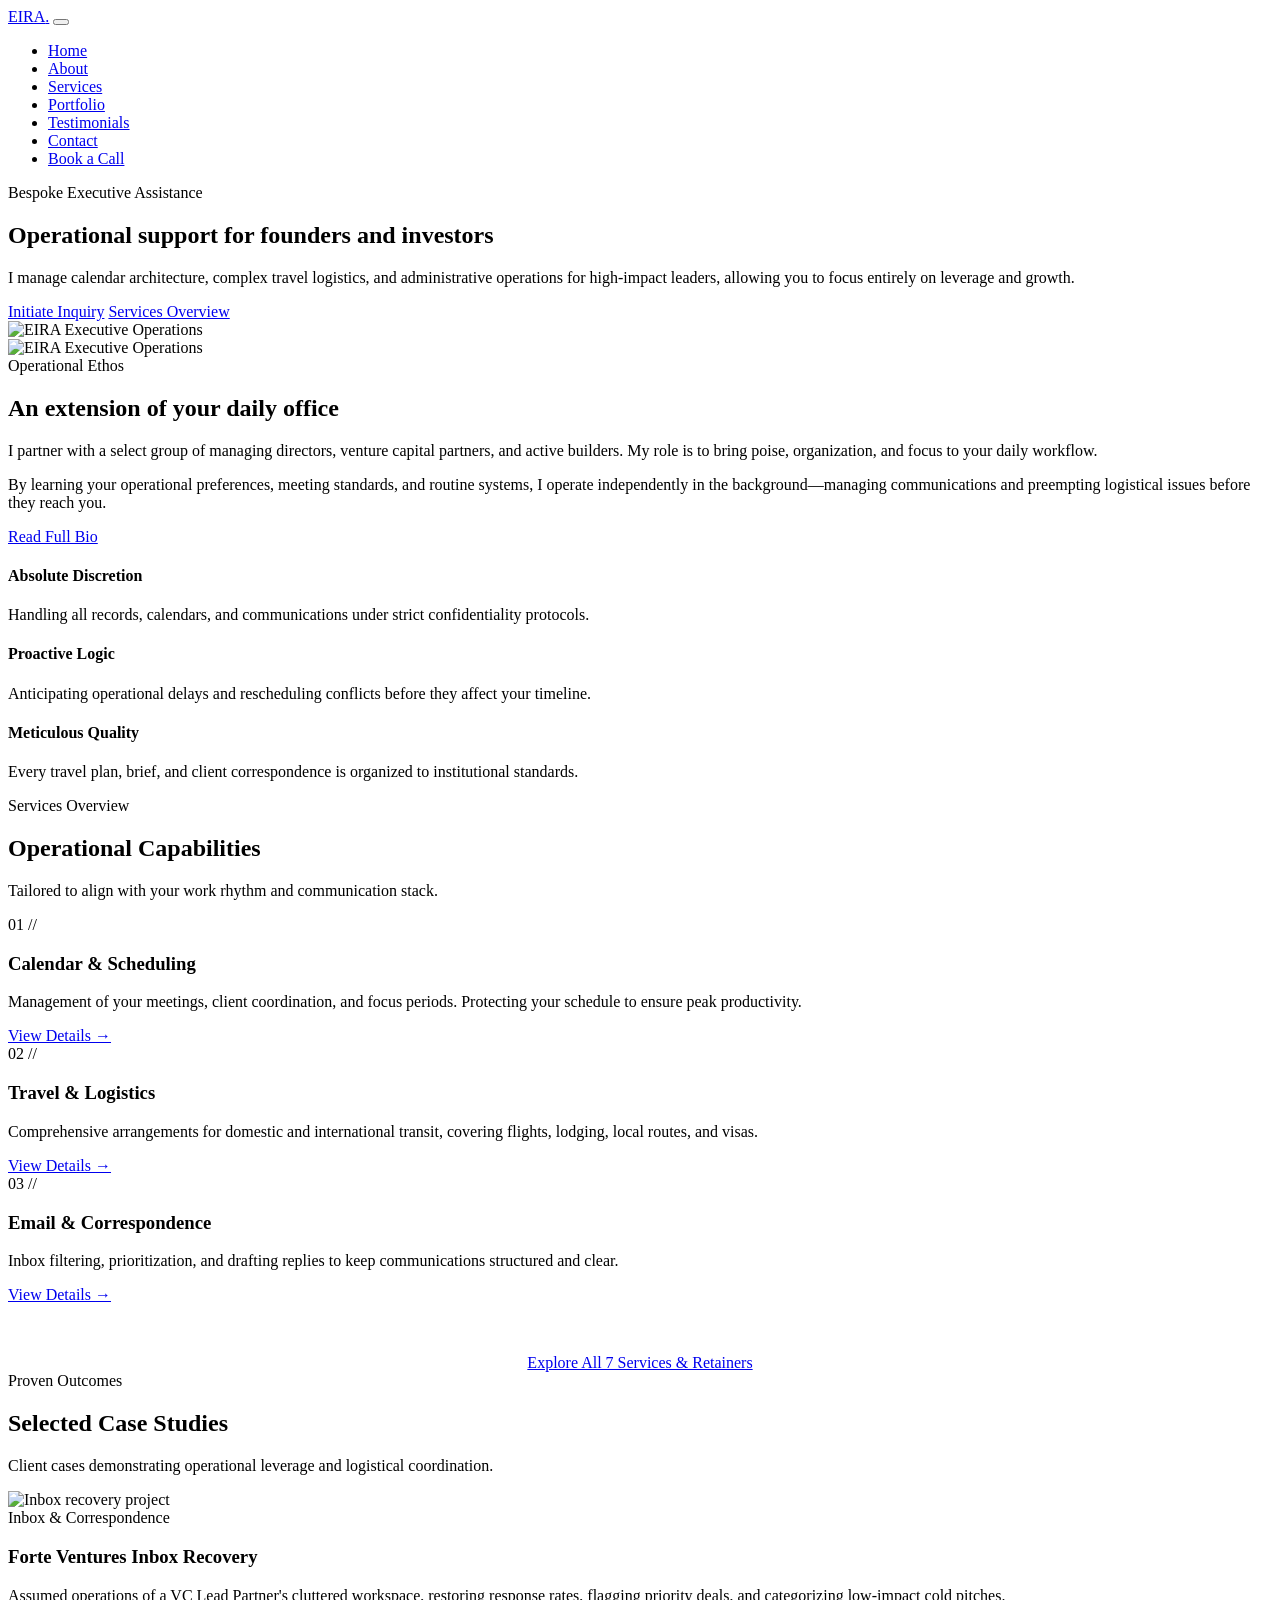
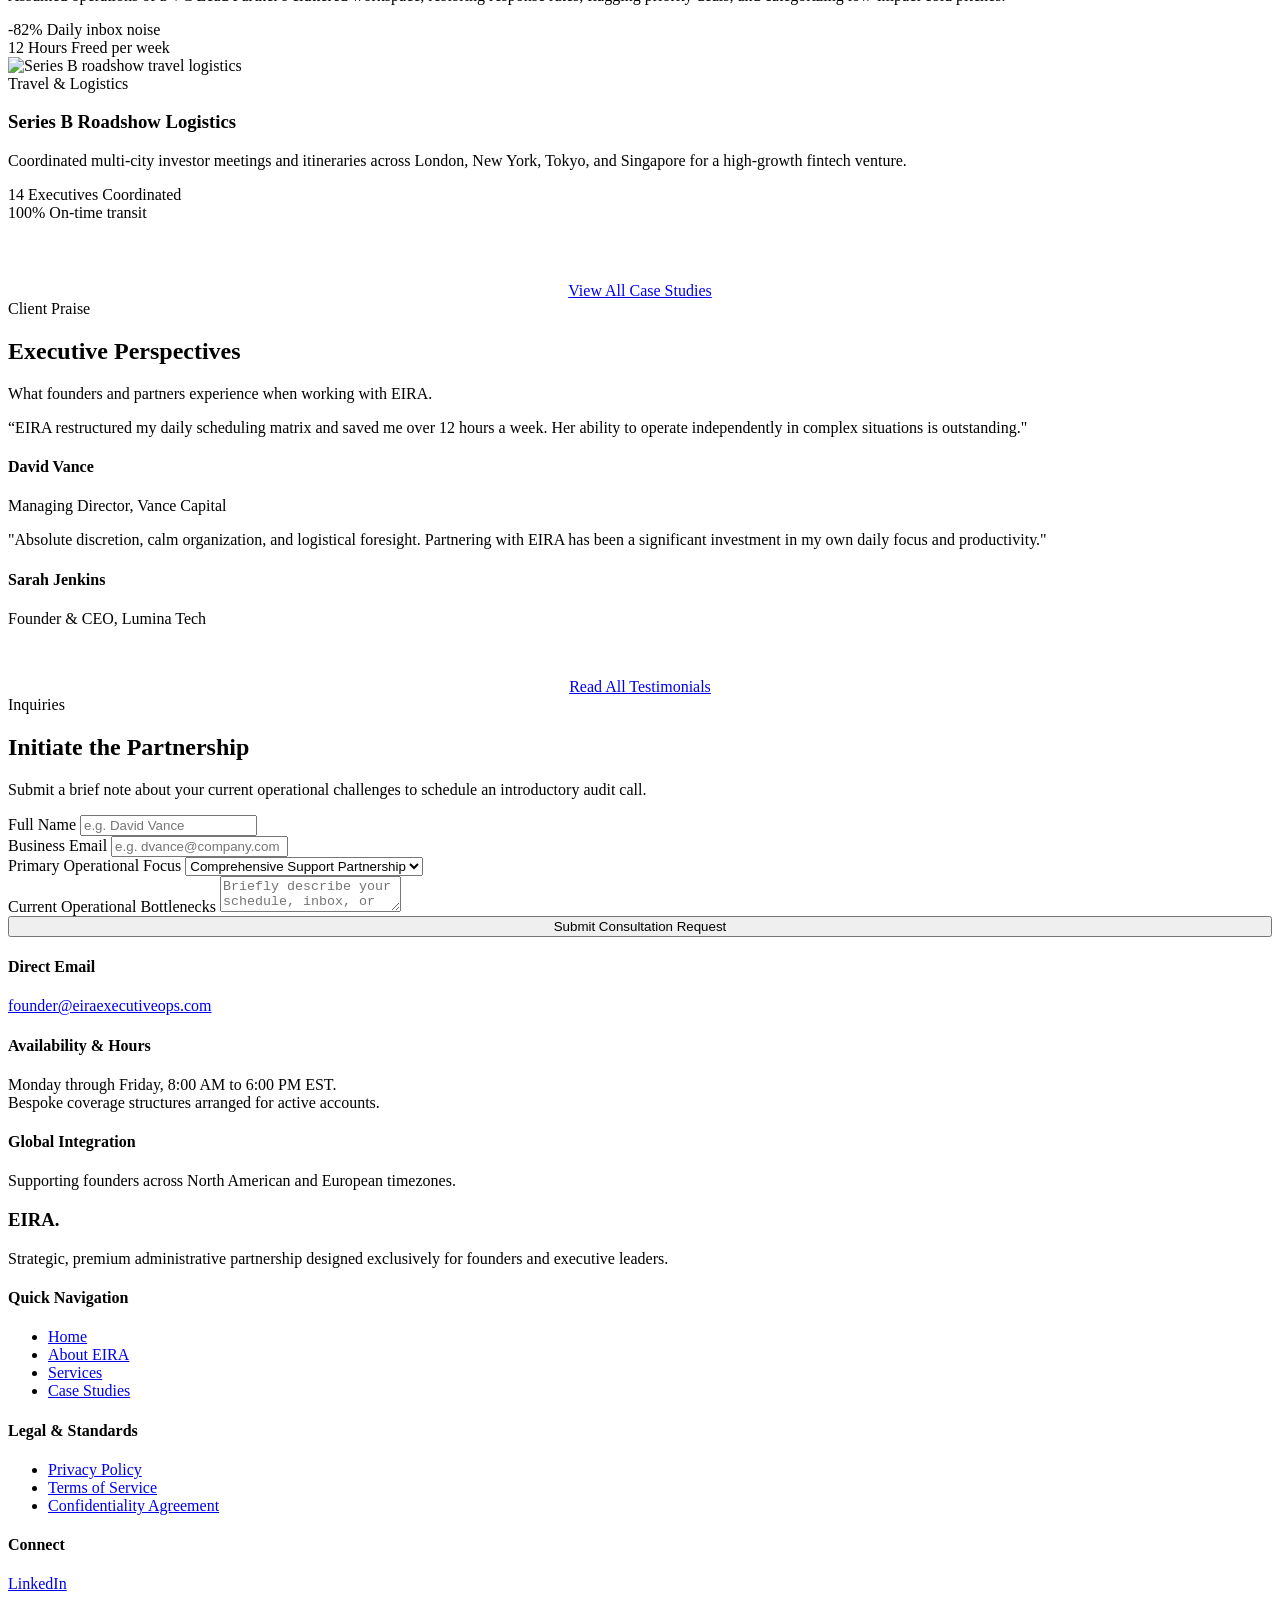
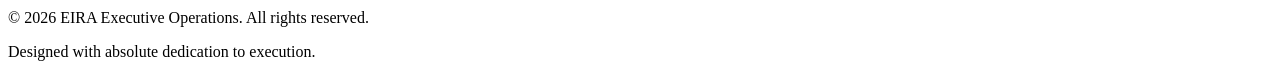
==== index.html @ e37f3f4d "Step 1: Init repository and index.html" ====
﻿<!DOCTYPE html>
<html lang="en">
<head>
    <meta charset="UTF-8">
    <meta name="viewport" content="width=device-width, initial-scale=1.0">
    <title>EIRA Executive Operations</title>
    <meta name="description" content="Premium, high-impact executive assistance for C-suite leaders, founders, and investors. Specializing in scheduling, travel, project management, and operational support.">
    <link rel="stylesheet" href="css/style.css">
</head>
<body>

    <!-- Header Navigation -->
    <header class="header">
        <div class="container nav-container">
            <a href="index.html" class="logo">EIRA<span>.</span></a>
            <button class="menu-toggle" aria-label="Toggle menu" id="menuToggle">
                <span></span>
                <span></span>
                <span></span>
            </button>
            <ul class="nav-menu" id="navMenu">
                <li><a href="#home" class="nav-link active">Home</a></li>
                <li><a href="#about" class="nav-link">About</a></li>
                <li><a href="#services" class="nav-link">Services</a></li>
                <li><a href="#portfolio" class="nav-link">Portfolio</a></li>
                <li><a href="#testimonials" class="nav-link">Testimonials</a></li>
                <li><a href="#contact" class="nav-link">Contact</a></li>
                <li><a href="Contact.html" class="btn-nav">Book a Call</a></li>
            </ul>
        </div>
    </header>

    <!-- Hero Section -->
    <section id="home" class="hero">
        <div class="container hero-grid">
            <div class="hero-content">
                <span class="hero-tag">Bespoke Executive Assistance</span>
                <h1>Operational support for <span>founders and investors</span></h1>
                <p class="hero-desc">I manage calendar architecture, complex travel logistics, and administrative operations for high-impact leaders, allowing you to focus entirely on leverage and growth.</p>
                <div class="hero-actions">
                    <a href="Contact.html" class="btn btn-primary">Initiate Inquiry</a>
                    <a href="#services" class="btn btn-outline">Services Overview</a>
                </div>
            </div>
            <div class="hero-photo-wrapper">
                <img src="photos/ceo-photo.png" alt="EIRA Executive Operations" class="hero-photo">
            </div>
        </div>
    </section>

    <!-- About Section Preview -->
    <section id="about" class="section section-light">
        <div class="container about-section">
            <div class="about-photo-wrapper">
                <img src="photos/ceo-photo.png" alt="EIRA Executive Operations" class="about-photo">
            </div>
            <div class="about-content">
                <span class="about-tag">Operational Ethos</span>
                <h2>An extension of your daily office</h2>
                <p class="about-bio">I partner with a select group of managing directors, venture capital partners, and active builders. My role is to bring poise, organization, and focus to your daily workflow.</p>
                <p class="about-details">By learning your operational preferences, meeting standards, and routine systems, I operate independently in the background—managing communications and preempting logistical issues before they reach you.</p>
                <a href="About.html" class="btn btn-primary">Read Full Bio</a>
                
                <div class="values-grid">
                    <div class="value-item">
                        <h4>Absolute Discretion</h4>
                        <p>Handling all records, calendars, and communications under strict confidentiality protocols.</p>
                    </div>
                    <div class="value-item">
                        <h4>Proactive Logic</h4>
                        <p>Anticipating operational delays and rescheduling conflicts before they affect your timeline.</p>
                    </div>
                    <div class="value-item">
                        <h4>Meticulous Quality</h4>
                        <p>Every travel plan, brief, and client correspondence is organized to institutional standards.</p>
                    </div>
                </div>
            </div>
        </div>
    </section>

    <!-- Services Section Preview -->
    <section id="services" class="section">
        <div class="container">
            <div class="section-header">
                <span class="tagline">Services Overview</span>
                <h2>Operational Capabilities</h2>
                <p>Tailored to align with your work rhythm and communication stack.</p>
            </div>
            
            <div class="services-grid">
                <!-- 1. Calendar Management -->
                <div class="service-card">
                    <span class="service-icon">01 //</span>
                    <h3>Calendar & Scheduling</h3>
                    <p>Management of your meetings, client coordination, and focus periods. Protecting your schedule to ensure peak productivity.</p>
                    <a href="Services.html#calendar" class="service-link">View Details <span>→</span></a>
                </div>
                <!-- 2. Travel Planning -->
                <div class="service-card">
                    <span class="service-icon">02 //</span>
                    <h3>Travel & Logistics</h3>
                    <p>Comprehensive arrangements for domestic and international transit, covering flights, lodging, local routes, and visas.</p>
                    <a href="Services.html#travel" class="service-link">View Details <span>→</span></a>
                </div>
                <!-- 3. Email Management -->
                <div class="service-card">
                    <span class="service-icon">03 //</span>
                    <h3>Email & Correspondence</h3>
                    <p>Inbox filtering, prioritization, and drafting replies to keep communications structured and clear.</p>
                    <a href="Services.html#email" class="service-link">View Details <span>→</span></a>
                </div>
            </div>
            
            <div style="text-align: center; margin-top: 50px;">
                <a href="Services.html" class="btn btn-accent">Explore All 7 Services & Retainers</a>
            </div>
        </div>
    </section>

    <!-- Portfolio/Case Studies Preview -->
    <section id="portfolio" class="section section-light">
        <div class="container">
            <div class="section-header">
                <span class="tagline">Proven Outcomes</span>
                <h2>Selected Case Studies</h2>
                <p>Client cases demonstrating operational leverage and logistical coordination.</p>
            </div>
            
            <div class="portfolio-list">

                <!-- Preview Case 1 — Image Left -->
                <div class="portfolio-row">
                    <div class="portfolio-image">
                        <img src="photos/case_inbox.png" alt="Inbox recovery project">
                    </div>
                    <div class="portfolio-content">
                        <span class="portfolio-tag">Inbox & Correspondence</span>
                        <h3>Forte Ventures Inbox Recovery</h3>
                        <p>Assumed operations of a VC Lead Partner's cluttered workspace, restoring response rates, flagging priority deals, and categorizing low-impact cold pitches.</p>
                        <div class="portfolio-stats">
                            <div>
                                <span class="portfolio-stat-val">-82%</span>
                                <span class="portfolio-stat-lbl">Daily inbox noise</span>
                            </div>
                            <div>
                                <span class="portfolio-stat-val">12 Hours</span>
                                <span class="portfolio-stat-lbl">Freed per week</span>
                            </div>
                        </div>
                    </div>
                </div>

                <!-- Preview Case 2 — Image Right -->
                <div class="portfolio-row">
                    <div class="portfolio-image">
                        <img src="photos/case_roadshow.png" alt="Series B roadshow travel logistics">
                    </div>
                    <div class="portfolio-content">
                        <span class="portfolio-tag">Travel & Logistics</span>
                        <h3>Series B Roadshow Logistics</h3>
                        <p>Coordinated multi-city investor meetings and itineraries across London, New York, Tokyo, and Singapore for a high-growth fintech venture.</p>
                        <div class="portfolio-stats">
                            <div>
                                <span class="portfolio-stat-val">14 Executives</span>
                                <span class="portfolio-stat-lbl">Coordinated</span>
                            </div>
                            <div>
                                <span class="portfolio-stat-val">100%</span>
                                <span class="portfolio-stat-lbl">On-time transit</span>
                            </div>
                        </div>
                    </div>
                </div>

            </div>
            
            <div style="text-align: center; margin-top: 60px;">
                <a href="Projects.html" class="btn btn-primary">View All Case Studies</a>
            </div>
        </div>
    </section>

    <!-- Testimonials Preview -->
    <section id="testimonials" class="section">
        <div class="container">
            <div class="section-header">
                <span class="tagline">Client Praise</span>
                <h2>Executive Perspectives</h2>
                <p>What founders and partners experience when working with EIRA.</p>
            </div>
            
            <div class="testimonials-slider">
                <div class="testimonial-card">
                    <div class="testimonial-content">
                        &ldquo;EIRA restructured my daily scheduling matrix and saved me over 12 hours a week. Her ability to operate independently in complex situations is outstanding."
                    </div>
                    <div class="testimonial-author">
                        <div class="author-info">
                            <h4>David Vance</h4>
                            <p>Managing Director, Vance Capital</p>
                        </div>
                    </div>
                </div>
                
                <div class="testimonial-card">
                    <div class="testimonial-content">
                        "Absolute discretion, calm organization, and logistical foresight. Partnering with EIRA has been a significant investment in my own daily focus and productivity."
                    </div>
                    <div class="testimonial-author">
                        <div class="author-info">
                            <h4>Sarah Jenkins</h4>
                            <p>Founder & CEO, Lumina Tech</p>
                        </div>
                    </div>
                </div>
            </div>
            
            <div style="text-align: center; margin-top: 50px;">
                <a href="Testimonials.html" class="btn btn-outline">Read All Testimonials</a>
            </div>
        </div>
    </section>

    <!-- Contact Section -->
    <section id="contact" class="section section-light">
        <div class="container">
            <div class="section-header">
                <span class="tagline">Inquiries</span>
                <h2>Initiate the Partnership</h2>
                <p>Submit a brief note about your current operational challenges to schedule an introductory audit call.</p>
            </div>
            
            <div class="contact-grid">
                <div class="contact-form-wrapper">
                    <form action="#" method="POST" onsubmit="event.preventDefault(); alert('Thank you. EIRA will review your operational requirements and respond within 12 hours.');">
                        <div class="form-group">
                            <label for="name">Full Name</label>
                            <input type="text" id="name" class="form-control" placeholder="e.g. David Vance" required>
                        </div>
                        <div class="form-group">
                            <label for="email">Business Email</label>
                            <input type="email" id="email" class="form-control" placeholder="e.g. dvance@company.com" required>
                        </div>
                        <div class="form-group">
                            <label for="service">Primary Operational Focus</label>
                            <select id="service" class="form-control">
                                <option value="general">Comprehensive Support Partnership</option>
                                <option value="calendar">Calendar Architecture & Vetting</option>
                                <option value="travel">Travel Planning & Coordination</option>
                                <option value="projects">Special Operations & Events</option>
                            </select>
                        </div>
                        <div class="form-group">
                            <label for="message">Current Operational Bottlenecks</label>
                            <textarea id="message" class="form-control" placeholder="Briefly describe your schedule, inbox, or admin pain points..." required></textarea>
                        </div>
                        <button type="submit" class="btn btn-accent" style="width: 100%;">Submit Consultation Request</button>
                    </form>
                </div>
                
                <div class="contact-info-wrapper">
                    <div class="info-item">
                        <div class="info-text">
                            <h4>Direct Email</h4>
                            <p><a href="mailto:founder@eiraexecutiveops.com">founder@eiraexecutiveops.com</a></p>
                        </div>
                    </div>
                    
                    <div class="info-item">
                        <div class="info-text">
                            <h4>Availability & Hours</h4>
                            <p>Monday through Friday, 8:00 AM to 6:00 PM EST.<br>Bespoke coverage structures arranged for active accounts.</p>
                        </div>
                    </div>
                    
                    <div class="info-item">
                        <div class="info-text">
                            <h4>Global Integration</h4>
                            <p>Supporting founders across North American and European timezones.</p>
                        </div>
                    </div>
                </div>
            </div>
        </div>
    </section>

    <!-- Footer -->
    <footer class="footer">
        <div class="container footer-grid">
            <div class="footer-brand">
                <h3>EIRA<span>.</span></h3>
                <p>Strategic, premium administrative partnership designed exclusively for founders and executive leaders.</p>
            </div>
            <div class="footer-links">
                <h4>Quick Navigation</h4>
                <ul>
                    <li><a href="#home">Home</a></li>
                    <li><a href="About.html">About EIRA</a></li>
                    <li><a href="Services.html">Services</a></li>
                    <li><a href="Projects.html">Case Studies</a></li>
                </ul>
            </div>
            <div class="footer-links">
                <h4>Legal & Standards</h4>
                <ul>
                    <li><a href="#">Privacy Policy</a></li>
                    <li><a href="#">Terms of Service</a></li>
                    <li><a href="#">Confidentiality Agreement</a></li>
                </ul>
            </div>
            <div class="footer-links">
                <h4>Connect</h4>
                <div class="social-links">
                    <a href="https://www.linkedin.com/in/else-founder-eiraexecutiveops" class="social-link" aria-label="LinkedIn" target="_blank" rel="noopener noreferrer">LinkedIn</a>
                </div>
            </div>
        </div>
        <div class="container footer-bottom">
            <p>&copy; 2026 EIRA Executive Operations. All rights reserved.</p>
            <p>Designed with absolute dedication to execution.</p>
        </div>
    </footer>

    <script>
        // Header styling change on scroll
        const header = document.querySelector('.header');
        window.addEventListener('scroll', () => {
            if (window.scrollY > 50) {
                header.classList.add('scrolled');
            } else {
                header.classList.remove('scrolled');
            }
        });

        // Mobile Nav Menu Toggle
        const menuToggle = document.getElementById('menuToggle');
        const navMenu = document.getElementById('navMenu');
        
        menuToggle.addEventListener('click', () => {
            navMenu.classList.toggle('active');
            menuToggle.classList.toggle('active');
        });

        // Close mobile menu on link click
        document.querySelectorAll('.nav-link').forEach(link => {
            link.addEventListener('click', () => {
                navMenu.classList.remove('active');
                menuToggle.classList.remove('active');
            });
        });

        // Scrollspy for active link highlights
        const sections = document.querySelectorAll('section');
        const navLinks = document.querySelectorAll('.nav-link');

        window.addEventListener('scroll', () => {
            let current = '';
            sections.forEach(section => {
                const sectionTop = section.offsetTop;
                const sectionHeight = section.clientHeight;
                if (pageYOffset >= (sectionTop - 120)) {
                    current = section.getAttribute('id');
                }
            });

            navLinks.forEach(link => {
                link.classList.remove('active');
                if (link.getAttribute('href') === `#${current}`) {
                    link.classList.add('active');
                }
            });
        });
    </script>
</body>
</html>
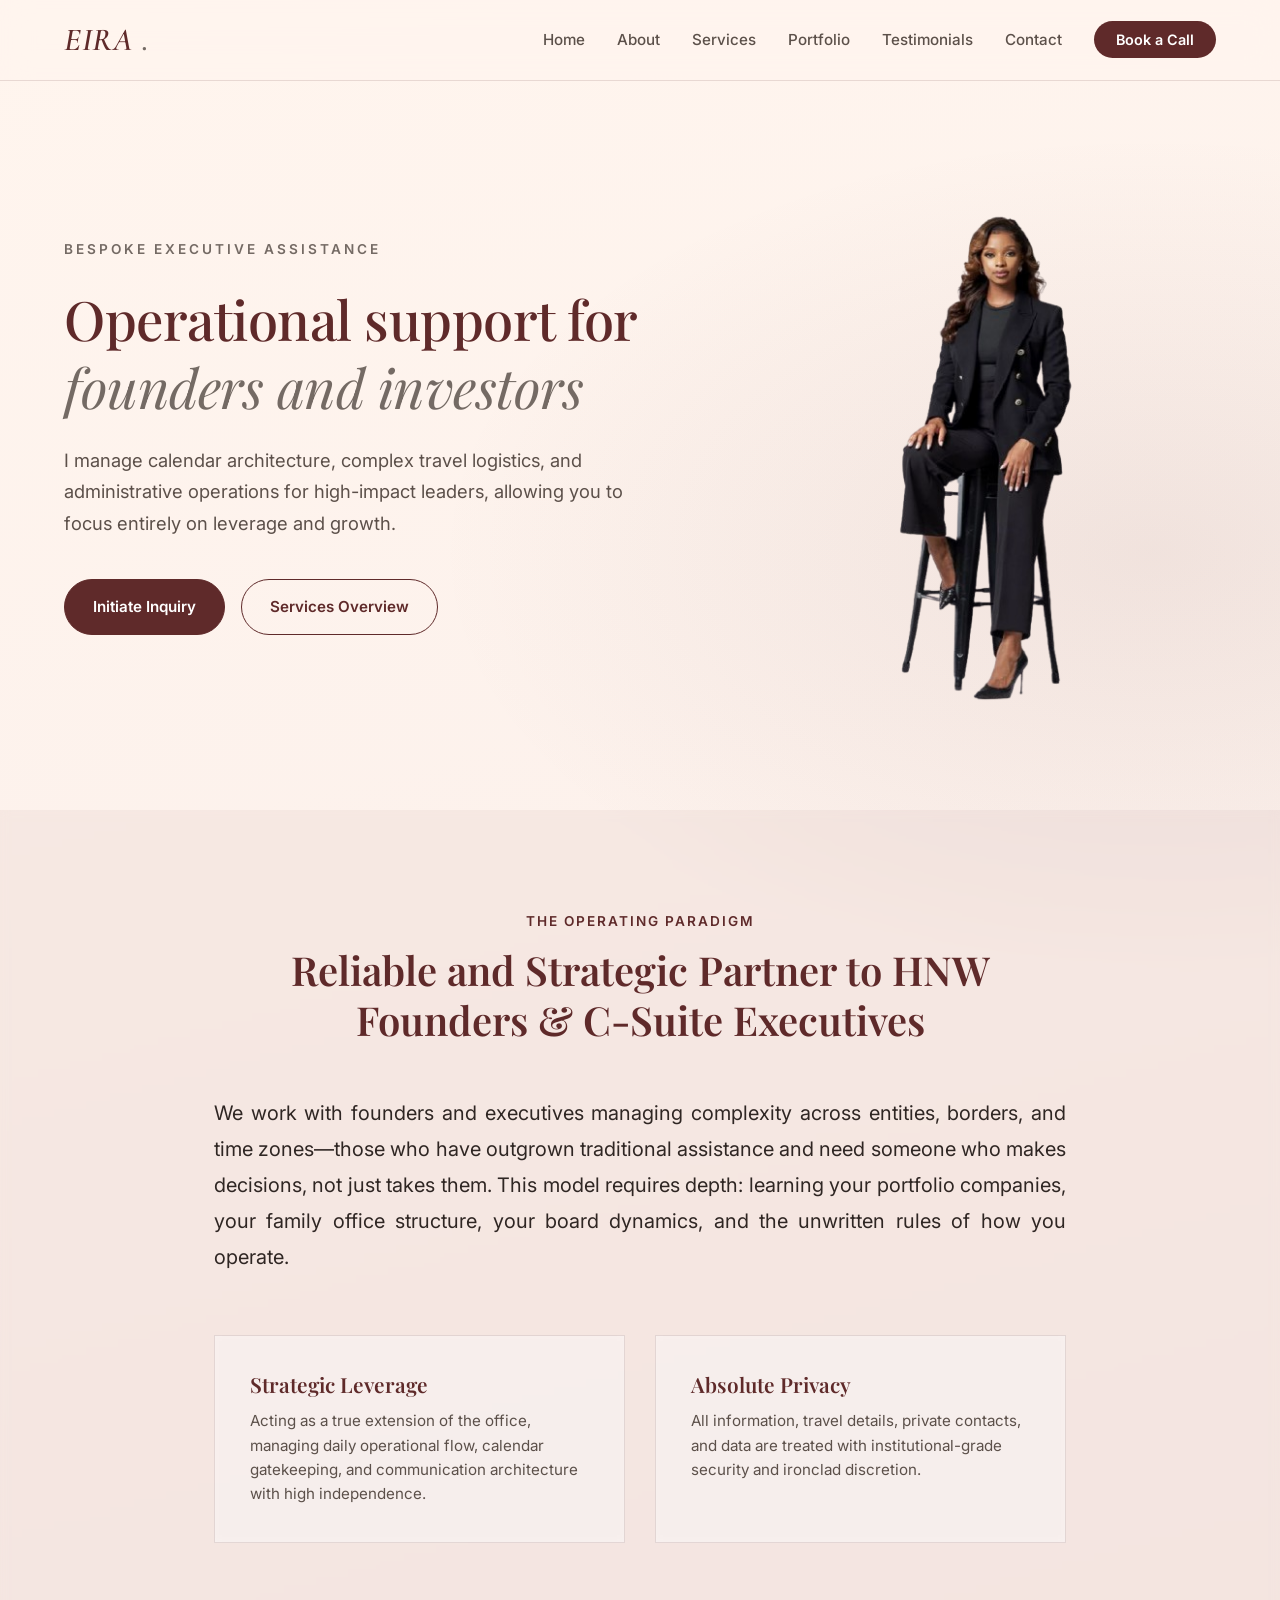
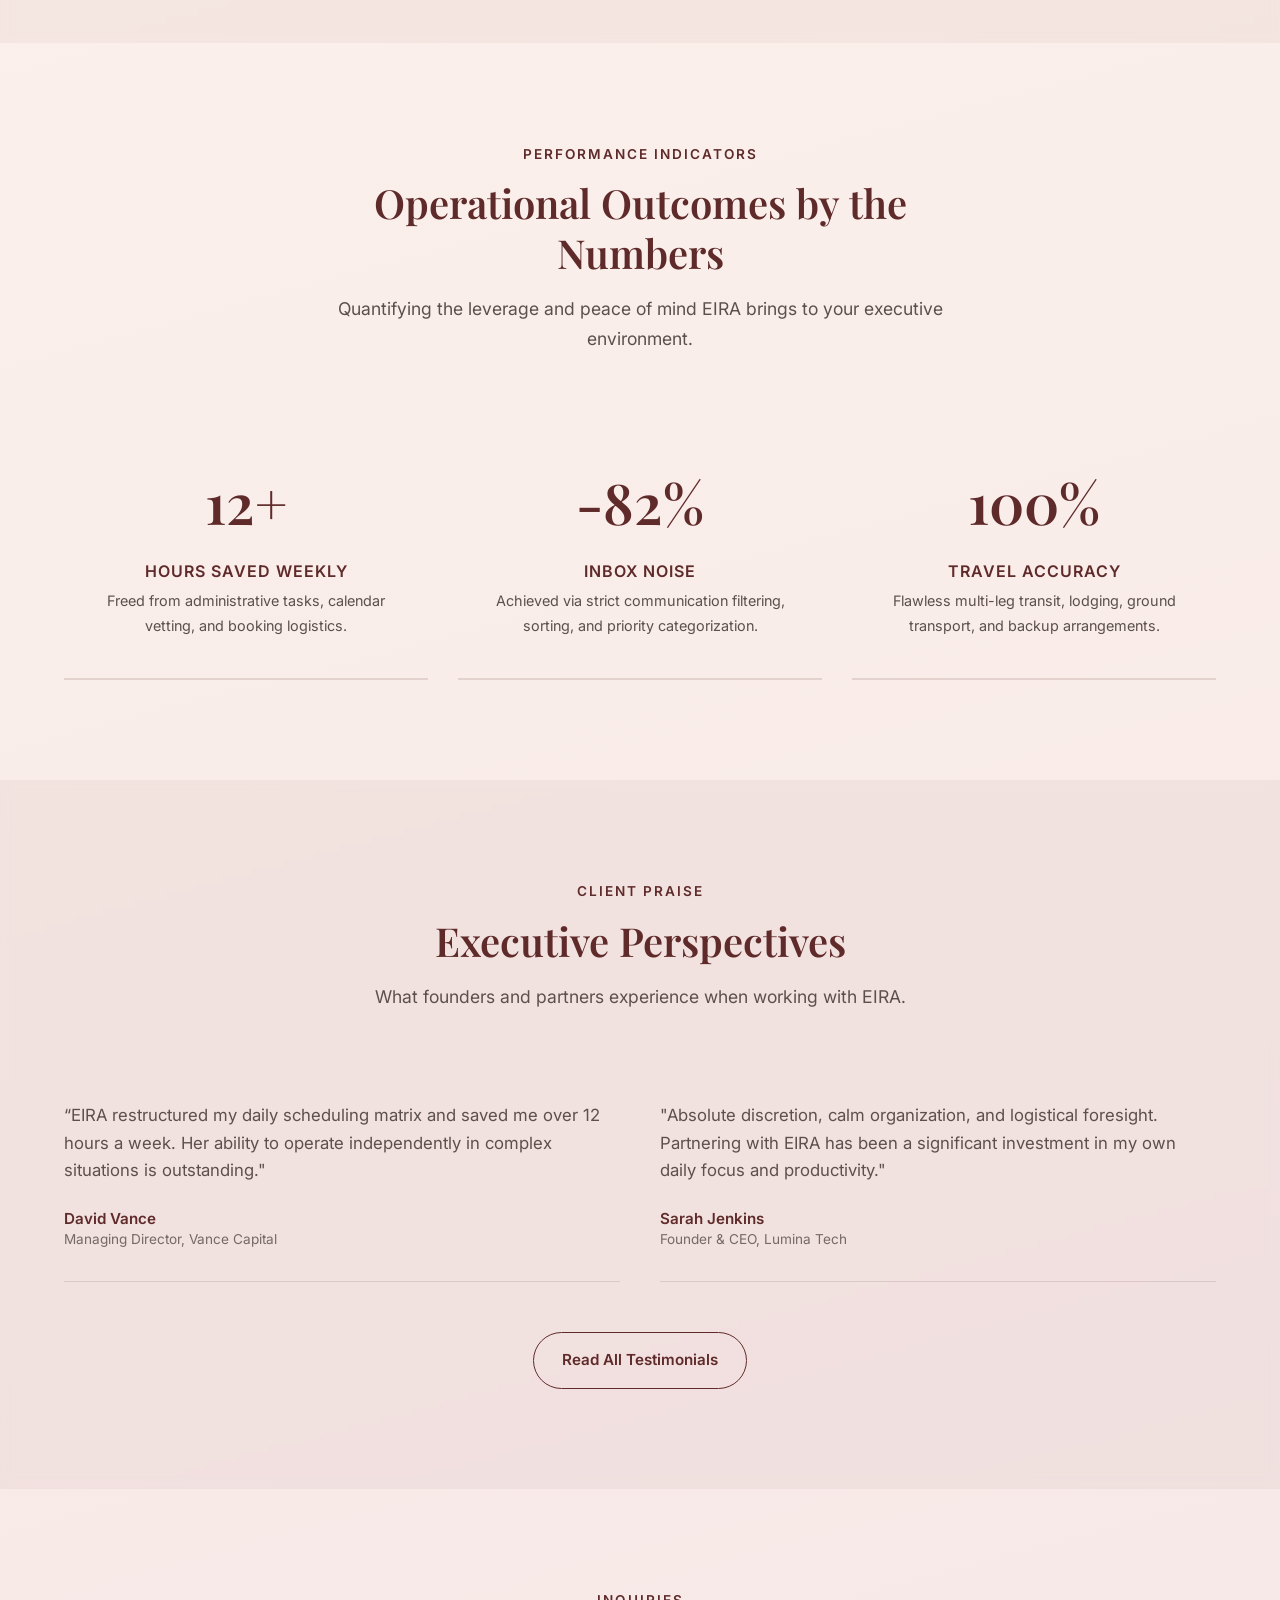
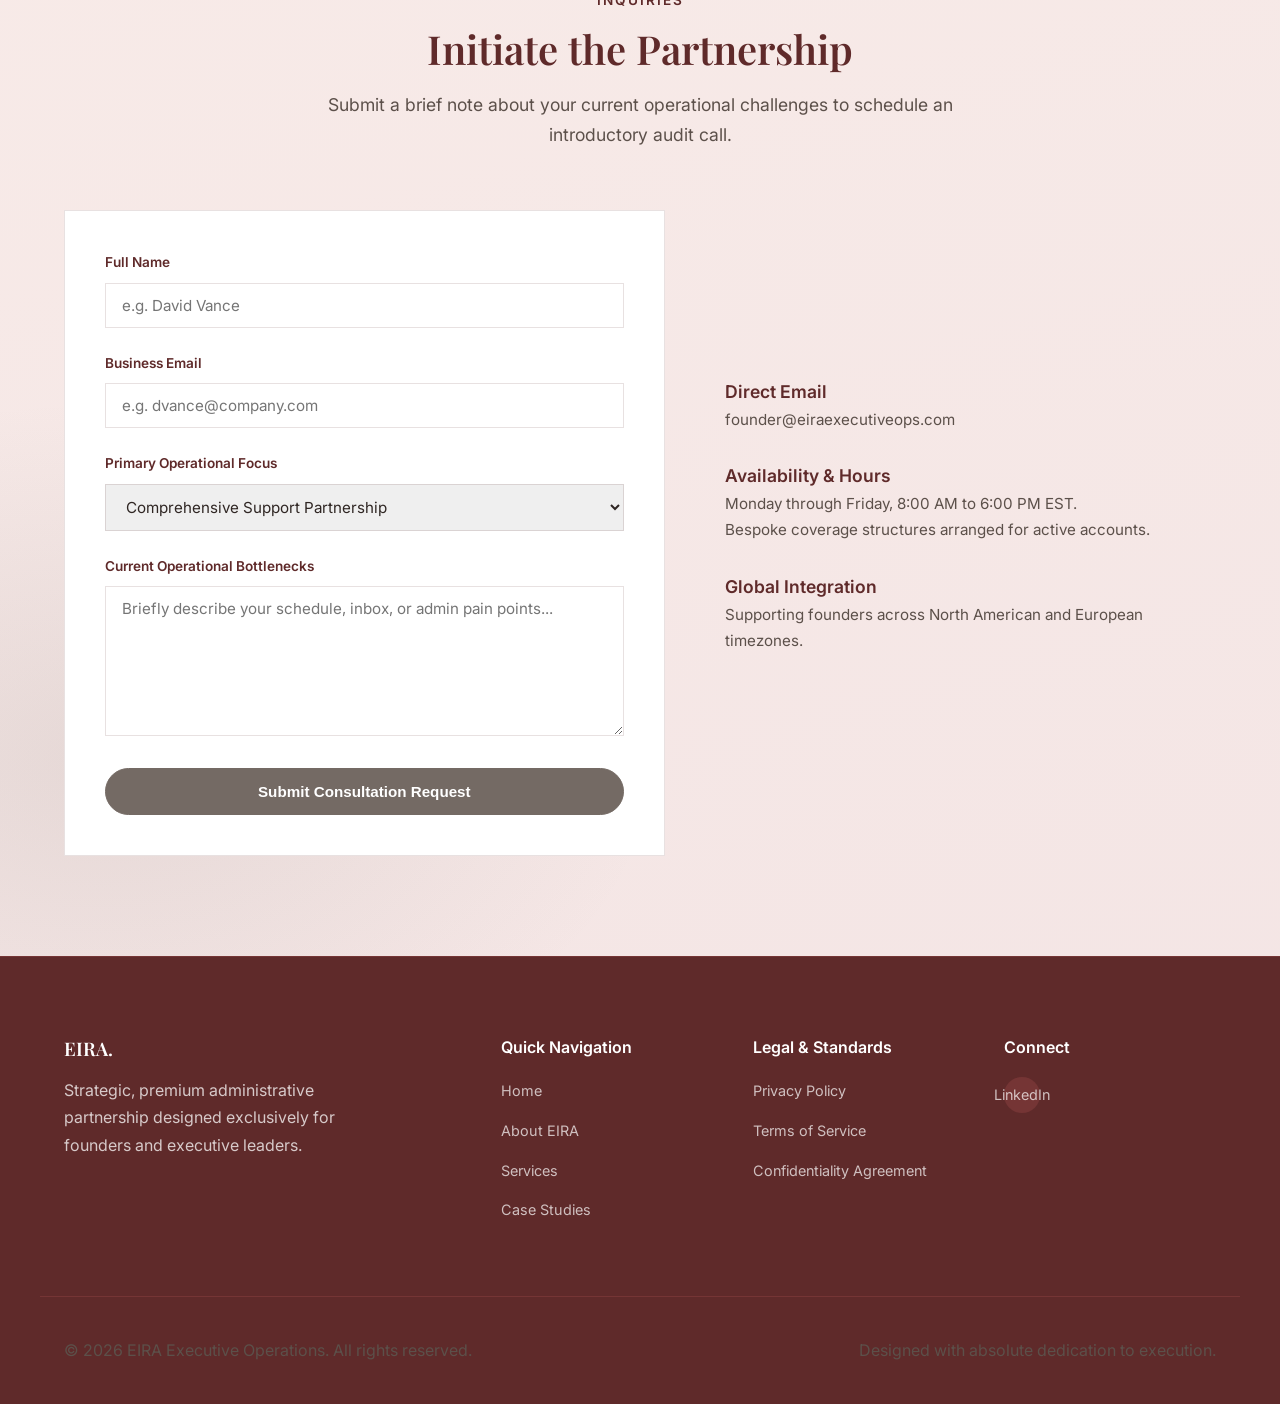
==== commit 7cc64785: "Step 7: Rebuilt index.html to be standalone (removed previews, added Operating Paradigm and Numbers " ====
--- a/index.html
+++ b/index.html
@@ -1,4 +1,4 @@
-﻿<!DOCTYPE html>
+<!DOCTYPE html>
 <html lang="en">
 <head>
     <meta charset="UTF-8">
@@ -19,12 +19,12 @@
                 <span></span>
             </button>
             <ul class="nav-menu" id="navMenu">
-                <li><a href="#home" class="nav-link active">Home</a></li>
-                <li><a href="#about" class="nav-link">About</a></li>
-                <li><a href="#services" class="nav-link">Services</a></li>
-                <li><a href="#portfolio" class="nav-link">Portfolio</a></li>
-                <li><a href="#testimonials" class="nav-link">Testimonials</a></li>
-                <li><a href="#contact" class="nav-link">Contact</a></li>
+                <li><a href="index.html" class="nav-link active">Home</a></li>
+                <li><a href="About.html" class="nav-link">About</a></li>
+                <li><a href="Services.html" class="nav-link">Services</a></li>
+                <li><a href="Projects.html" class="nav-link">Portfolio</a></li>
+                <li><a href="Testimonials.html" class="nav-link">Testimonials</a></li>
+                <li><a href="Contact.html" class="nav-link">Contact</a></li>
                 <li><a href="Contact.html" class="btn-nav">Book a Call</a></li>
             </ul>
         </div>
@@ -39,7 +39,7 @@
                 <p class="hero-desc">I manage calendar architecture, complex travel logistics, and administrative operations for high-impact leaders, allowing you to focus entirely on leverage and growth.</p>
                 <div class="hero-actions">
                     <a href="Contact.html" class="btn btn-primary">Initiate Inquiry</a>
-                    <a href="#services" class="btn btn-outline">Services Overview</a>
+                    <a href="Services.html" class="btn btn-outline">Services Overview</a>
                 </div>
             </div>
             <div class="hero-photo-wrapper">
@@ -48,141 +48,59 @@
         </div>
     </section>
 
-    <!-- About Section Preview -->
-    <section id="about" class="section section-light">
-        <div class="container about-section">
-            <div class="about-photo-wrapper">
-                <img src="photos/ceo-photo.png" alt="EIRA Executive Operations" class="about-photo">
-            </div>
-            <div class="about-content">
-                <span class="about-tag">Operational Ethos</span>
-                <h2>An extension of your daily office</h2>
-                <p class="about-bio">I partner with a select group of managing directors, venture capital partners, and active builders. My role is to bring poise, organization, and focus to your daily workflow.</p>
-                <p class="about-details">By learning your operational preferences, meeting standards, and routine systems, I operate independently in the background—managing communications and preempting logistical issues before they reach you.</p>
-                <a href="About.html" class="btn btn-primary">Read Full Bio</a>
-                
-                <div class="values-grid">
-                    <div class="value-item">
-                        <h4>Absolute Discretion</h4>
-                        <p>Handling all records, calendars, and communications under strict confidentiality protocols.</p>
-                    </div>
-                    <div class="value-item">
-                        <h4>Proactive Logic</h4>
-                        <p>Anticipating operational delays and rescheduling conflicts before they affect your timeline.</p>
-                    </div>
-                    <div class="value-item">
-                        <h4>Meticulous Quality</h4>
-                        <p>Every travel plan, brief, and client correspondence is organized to institutional standards.</p>
-                    </div>
-                </div>
-            </div>
-        </div>
-    </section>
-
-    <!-- Services Section Preview -->
-    <section id="services" class="section">
+    <!-- Core Value & Trust Section -->
+    <section class="section section-light">
+        <div class="container" style="max-width: 900px; text-align: center;">
+            <div class="section-header" style="max-width: 800px; margin-bottom: 50px;">
+                <span class="tagline">The Operating Paradigm</span>
+                <h2>Reliable and Strategic Partner to HNW Founders & C-Suite Executives</h2>
+            </div>
+            <p style="font-size: 1.25rem; line-height: 1.8; color: var(--text-main); margin-bottom: 40px; text-align: justify;">
+                We work with founders and executives managing complexity across entities, borders, and time zones—those who have outgrown traditional assistance and need someone who makes decisions, not just takes them. This model requires depth: learning your portfolio companies, your family office structure, your board dynamics, and the unwritten rules of how you operate.
+            </p>
+            <div style="display: grid; grid-template-columns: repeat(auto-fit, minmax(285px, 1fr)); gap: 30px; margin-top: 60px; text-align: left;">
+                <div style="background: var(--surface-card); padding: 35px; border: 1px solid var(--border); backdrop-filter: blur(5px);">
+                    <h3 style="font-size: 1.3rem; margin-bottom: 12px; font-family: 'Playfair Display', serif;">Strategic Leverage</h3>
+                    <p style="font-size: 0.95rem; line-height: 1.6; color: var(--text-muted);">Acting as a true extension of the office, managing daily operational flow, calendar gatekeeping, and communication architecture with high independence.</p>
+                </div>
+                <div style="background: var(--surface-card); padding: 35px; border: 1px solid var(--border); backdrop-filter: blur(5px);">
+                    <h3 style="font-size: 1.3rem; margin-bottom: 12px; font-family: 'Playfair Display', serif;">Absolute Privacy</h3>
+                    <p style="font-size: 0.95rem; line-height: 1.6; color: var(--text-muted);">All information, travel details, private contacts, and data are treated with institutional-grade security and ironclad discretion.</p>
+                </div>
+            </div>
+        </div>
+    </section>
+
+    <!-- Operational Standards / Key Metrics Section -->
+    <section class="section">
         <div class="container">
             <div class="section-header">
-                <span class="tagline">Services Overview</span>
-                <h2>Operational Capabilities</h2>
-                <p>Tailored to align with your work rhythm and communication stack.</p>
-            </div>
-            
-            <div class="services-grid">
-                <!-- 1. Calendar Management -->
-                <div class="service-card">
-                    <span class="service-icon">01 //</span>
-                    <h3>Calendar & Scheduling</h3>
-                    <p>Management of your meetings, client coordination, and focus periods. Protecting your schedule to ensure peak productivity.</p>
-                    <a href="Services.html#calendar" class="service-link">View Details <span>→</span></a>
-                </div>
-                <!-- 2. Travel Planning -->
-                <div class="service-card">
-                    <span class="service-icon">02 //</span>
-                    <h3>Travel & Logistics</h3>
-                    <p>Comprehensive arrangements for domestic and international transit, covering flights, lodging, local routes, and visas.</p>
-                    <a href="Services.html#travel" class="service-link">View Details <span>→</span></a>
-                </div>
-                <!-- 3. Email Management -->
-                <div class="service-card">
-                    <span class="service-icon">03 //</span>
-                    <h3>Email & Correspondence</h3>
-                    <p>Inbox filtering, prioritization, and drafting replies to keep communications structured and clear.</p>
-                    <a href="Services.html#email" class="service-link">View Details <span>→</span></a>
-                </div>
-            </div>
-            
-            <div style="text-align: center; margin-top: 50px;">
-                <a href="Services.html" class="btn btn-accent">Explore All 7 Services & Retainers</a>
-            </div>
-        </div>
-    </section>
-
-    <!-- Portfolio/Case Studies Preview -->
-    <section id="portfolio" class="section section-light">
-        <div class="container">
-            <div class="section-header">
-                <span class="tagline">Proven Outcomes</span>
-                <h2>Selected Case Studies</h2>
-                <p>Client cases demonstrating operational leverage and logistical coordination.</p>
-            </div>
-            
-            <div class="portfolio-list">
-
-                <!-- Preview Case 1 — Image Left -->
-                <div class="portfolio-row">
-                    <div class="portfolio-image">
-                        <img src="photos/case_inbox.png" alt="Inbox recovery project">
-                    </div>
-                    <div class="portfolio-content">
-                        <span class="portfolio-tag">Inbox & Correspondence</span>
-                        <h3>Forte Ventures Inbox Recovery</h3>
-                        <p>Assumed operations of a VC Lead Partner's cluttered workspace, restoring response rates, flagging priority deals, and categorizing low-impact cold pitches.</p>
-                        <div class="portfolio-stats">
-                            <div>
-                                <span class="portfolio-stat-val">-82%</span>
-                                <span class="portfolio-stat-lbl">Daily inbox noise</span>
-                            </div>
-                            <div>
-                                <span class="portfolio-stat-val">12 Hours</span>
-                                <span class="portfolio-stat-lbl">Freed per week</span>
-                            </div>
-                        </div>
-                    </div>
-                </div>
-
-                <!-- Preview Case 2 — Image Right -->
-                <div class="portfolio-row">
-                    <div class="portfolio-image">
-                        <img src="photos/case_roadshow.png" alt="Series B roadshow travel logistics">
-                    </div>
-                    <div class="portfolio-content">
-                        <span class="portfolio-tag">Travel & Logistics</span>
-                        <h3>Series B Roadshow Logistics</h3>
-                        <p>Coordinated multi-city investor meetings and itineraries across London, New York, Tokyo, and Singapore for a high-growth fintech venture.</p>
-                        <div class="portfolio-stats">
-                            <div>
-                                <span class="portfolio-stat-val">14 Executives</span>
-                                <span class="portfolio-stat-lbl">Coordinated</span>
-                            </div>
-                            <div>
-                                <span class="portfolio-stat-val">100%</span>
-                                <span class="portfolio-stat-lbl">On-time transit</span>
-                            </div>
-                        </div>
-                    </div>
-                </div>
-
-            </div>
-            
-            <div style="text-align: center; margin-top: 60px;">
-                <a href="Projects.html" class="btn btn-primary">View All Case Studies</a>
+                <span class="tagline">Performance Indicators</span>
+                <h2>Operational Outcomes by the Numbers</h2>
+                <p>Quantifying the leverage and peace of mind EIRA brings to your executive environment.</p>
+            </div>
+            <div style="display: grid; grid-template-columns: repeat(auto-fit, minmax(220px, 1fr)); gap: 30px; text-align: center;">
+                <div style="padding: 40px 20px; border-bottom: 2px solid var(--border);">
+                    <div style="font-size: 3.5rem; font-family: 'Playfair Display', serif; color: var(--primary); font-weight: 600; margin-bottom: 10px;">12+</div>
+                    <h4 style="font-family: 'Inter', sans-serif; font-size: 1rem; font-weight: 600; text-transform: uppercase; letter-spacing: 1px; margin-bottom: 8px; color: var(--primary);">Hours Saved Weekly</h4>
+                    <p style="font-size: 0.9rem; color: var(--text-muted);">Freed from administrative tasks, calendar vetting, and booking logistics.</p>
+                </div>
+                <div style="padding: 40px 20px; border-bottom: 2px solid var(--border);">
+                    <div style="font-size: 3.5rem; font-family: 'Playfair Display', serif; color: var(--primary); font-weight: 600; margin-bottom: 10px;">-82%</div>
+                    <h4 style="font-family: 'Inter', sans-serif; font-size: 1rem; font-weight: 600; text-transform: uppercase; letter-spacing: 1px; margin-bottom: 8px; color: var(--primary);">Inbox Noise</h4>
+                    <p style="font-size: 0.9rem; color: var(--text-muted);">Achieved via strict communication filtering, sorting, and priority categorization.</p>
+                </div>
+                <div style="padding: 40px 20px; border-bottom: 2px solid var(--border);">
+                    <div style="font-size: 3.5rem; font-family: 'Playfair Display', serif; color: var(--primary); font-weight: 600; margin-bottom: 10px;">100%</div>
+                    <h4 style="font-family: 'Inter', sans-serif; font-size: 1rem; font-weight: 600; text-transform: uppercase; letter-spacing: 1px; margin-bottom: 8px; color: var(--primary);">Travel Accuracy</h4>
+                    <p style="font-size: 0.9rem; color: var(--text-muted);">Flawless multi-leg transit, lodging, ground transport, and backup arrangements.</p>
+                </div>
             </div>
         </div>
     </section>
 
     <!-- Testimonials Preview -->
-    <section id="testimonials" class="section">
+    <section id="testimonials" class="section section-light">
         <div class="container">
             <div class="section-header">
                 <span class="tagline">Client Praise</span>
@@ -223,7 +141,7 @@
     </section>
 
     <!-- Contact Section -->
-    <section id="contact" class="section section-light">
+    <section id="contact" class="section">
         <div class="container">
             <div class="section-header">
                 <span class="tagline">Inquiries</span>
@@ -295,7 +213,7 @@
             <div class="footer-links">
                 <h4>Quick Navigation</h4>
                 <ul>
-                    <li><a href="#home">Home</a></li>
+                    <li><a href="index.html">Home</a></li>
                     <li><a href="About.html">About EIRA</a></li>
                     <li><a href="Services.html">Services</a></li>
                     <li><a href="Projects.html">Case Studies</a></li>
--- a/css/style.css
+++ b/css/style.css
@@ -0,0 +1,1041 @@
+@import url('https://fonts.googleapis.com/css2?family=Cormorant+Garamond:ital,wght@0,500;0,600;0,700;1,600&family=Inter:wght@300;400;500;600;700&family=Playfair+Display:ital,wght@0,400;0,600;1,400&display=swap');
+
+:root {
+    --primary: #5f2a2a;       /* Plum/Wine */
+    --primary-light: #753535;
+    --accent: #746A64;        /* Warm Taupe/Brown */
+    --accent-hover: #5C504A;  /* Deep Warm Brown */
+    --bg: #fff5ee;            /* Warm Peach/Cream */
+    --surface: rgba(95, 42, 42, 0.045); /* Blended soft pinkish cream */
+    --surface-card: rgba(255, 255, 255, 0.5); /* Semi-transparent frosted card */
+    --text-main: #2F2623;     /* Dark Charcoal/Brown */
+    --text-muted: #5C504A;    /* Muted warm brown */
+    --text-light: #746A64;    /* Light warm brown */
+    --border: rgba(95, 42, 42, 0.14);
+    --shadow-sm: 0 4px 10px rgba(47, 38, 35, 0.04);
+    --shadow-md: 0 10px 30px rgba(47, 38, 35, 0.08);
+    --shadow-lg: 0 18px 48px rgba(47, 38, 35, 0.12);
+    --transition: all 0.4s cubic-bezier(0.22, 1, 0.36, 1);
+}
+
+* {
+    margin: 0;
+    padding: 0;
+    box-sizing: border-box;
+}
+
+html {
+    scroll-behavior: smooth;
+}
+
+body {
+    font-family: 'Inter', -apple-system, BlinkMacSystemFont, "Segoe UI", Roboto, sans-serif;
+    background:
+        radial-gradient(1200px 700px at 90% 12%, rgba(95, 42, 42, 0.08), transparent 60%),
+        radial-gradient(900px 580px at 8% 86%, rgba(116, 106, 100, 0.12), transparent 62%),
+        linear-gradient(165deg, #fff5ee, #f3e4e4);
+    color: var(--text-main);
+    line-height: 1.72;
+    overflow-x: hidden;
+    position: relative;
+}
+
+h1, h2, h3, h4 {
+    font-family: 'Playfair Display', Georgia, serif;
+    font-weight: 600;
+    color: var(--primary);
+    line-height: 1.25;
+}
+
+p {
+    font-size: 1rem;
+    color: var(--text-muted);
+}
+
+a {
+    text-decoration: none;
+    color: inherit;
+    transition: var(--transition);
+}
+
+/* ===== LAYOUT & SECTIONS ===== */
+.container {
+    max-width: 1200px;
+    margin: 0 auto;
+    padding: 0 24px;
+}
+
+.section {
+    padding: 100px 0;
+}
+
+.section-light {
+    background-color: var(--surface);
+    backdrop-filter: blur(5px);
+}
+
+.section-header {
+    text-align: center;
+    max-width: 650px;
+    margin: 0 auto 60px;
+}
+
+.section-header .tagline {
+    font-size: 0.85rem;
+    text-transform: uppercase;
+    letter-spacing: 2px;
+    color: var(--primary); /* Deep plum taglines */
+    font-weight: 600;
+    margin-bottom: 12px;
+    display: block;
+}
+
+.section-header h2 {
+    font-size: 2.5rem;
+    margin-bottom: 16px;
+}
+
+.section-header p {
+    font-size: 1.1rem;
+}
+
+/* ===== NAVIGATION ===== */
+.header {
+    position: fixed;
+    top: 0;
+    left: 0;
+    width: 100%;
+    z-index: 1000;
+    background-color: rgba(255, 245, 238, 0.75);
+    backdrop-filter: blur(15px);
+    -webkit-backdrop-filter: blur(15px);
+    border-bottom: 1px solid var(--border);
+    transition: var(--transition);
+}
+
+.header.scrolled {
+    box-shadow: var(--shadow-sm);
+    padding: 12px 0;
+}
+
+.nav-container {
+    display: flex;
+    justify-content: space-between;
+    align-items: center;
+    height: 80px;
+}
+
+.logo {
+    font-family: 'Cormorant Garamond', 'Playfair Display', serif;
+    font-size: 2rem;
+    font-style: italic;
+    font-weight: 600;
+    color: var(--primary);
+    letter-spacing: 0.5px;
+    display: flex;
+    align-items: center;
+    gap: 10px;
+}
+
+.logo span {
+    color: var(--accent);
+}
+
+.nav-menu {
+    display: flex;
+    align-items: center;
+    gap: 32px;
+    list-style: none;
+}
+
+.nav-link {
+    font-size: 0.95rem;
+    font-weight: 500;
+    color: var(--text-muted);
+    position: relative;
+    padding: 8px 0;
+}
+
+.nav-link:hover, .nav-link.active {
+    color: var(--primary);
+}
+
+.nav-link::after {
+    content: '';
+    position: absolute;
+    bottom: 0;
+    left: 0;
+    width: 0;
+    height: 2px;
+    background-color: var(--accent);
+    transition: var(--transition);
+}
+
+.nav-link:hover::after, .nav-link.active::after {
+    width: 100%;
+}
+
+.btn-nav {
+    background-color: var(--primary);
+    color: white !important;
+    padding: 10px 22px;
+    border-radius: 50px;
+    font-size: 0.9rem;
+    font-weight: 600;
+}
+
+.btn-nav:hover {
+    background-color: var(--accent);
+    transform: translateY(-1px);
+}
+
+.menu-toggle {
+    display: none;
+    flex-direction: column;
+    gap: 6px;
+    cursor: pointer;
+    background: none;
+    border: none;
+}
+
+.menu-toggle span {
+    display: block;
+    width: 25px;
+    height: 2px;
+    background-color: var(--primary);
+    transition: var(--transition);
+}
+
+/* ===== BUTTONS ===== */
+.btn {
+    display: inline-flex;
+    align-items: center;
+    justify-content: center;
+    padding: 14px 28px;
+    border-radius: 50px;
+    font-size: 0.95rem;
+    font-weight: 600;
+    transition: var(--transition);
+    cursor: pointer;
+}
+
+.btn-primary {
+    background-color: var(--primary);
+    color: white;
+    border: 1px solid var(--primary);
+}
+
+.btn-primary:hover {
+    background-color: var(--accent);
+    border-color: var(--accent);
+    transform: translateY(-2px);
+    box-shadow: var(--shadow-md);
+}
+
+.btn-outline {
+    background-color: transparent;
+    color: var(--primary);
+    border: 1px solid var(--primary);
+}
+
+.btn-outline:hover {
+    background-color: var(--primary);
+    color: white;
+    transform: translateY(-2px);
+}
+
+.btn-accent {
+    background-color: var(--accent);
+    color: white;
+    border: 1px solid var(--accent);
+}
+
+.btn-accent:hover {
+    background-color: var(--accent-hover);
+    border-color: var(--accent-hover);
+    transform: translateY(-2px);
+    box-shadow: var(--shadow-md);
+}
+
+/* ===== HERO SECTION ===== */
+.hero {
+    min-height: 90vh;
+    padding: 140px 0 80px;
+    display: flex;
+    align-items: center;
+    background: transparent;
+}
+
+.hero-grid {
+    display: grid;
+    grid-template-columns: 1.1fr 0.9fr;
+    gap: 80px;
+    align-items: center;
+}
+
+.hero-content {
+    max-width: 620px;
+}
+
+.hero-tag {
+    font-size: 0.85rem;
+    text-transform: uppercase;
+    letter-spacing: 3px;
+    color: var(--accent);
+    font-weight: 600;
+    margin-bottom: 24px;
+    display: inline-block;
+}
+
+.hero h1 {
+    font-size: 3.4rem;
+    color: var(--primary);
+    margin-bottom: 24px;
+    letter-spacing: -0.5px;
+    font-family: 'Playfair Display', Georgia, serif;
+    font-weight: 500;
+}
+
+.hero h1 span {
+    font-family: 'Playfair Display', serif;
+    font-style: italic;
+    font-weight: 400;
+    color: var(--accent);
+}
+
+.hero-desc {
+    font-size: 1.15rem;
+    color: var(--text-muted);
+    margin-bottom: 40px;
+    line-height: 1.7;
+}
+
+.hero-actions {
+    display: flex;
+    gap: 16px;
+}
+
+.hero-photo-wrapper {
+    position: relative;
+    display: flex;
+    justify-content: flex-end;
+    align-items: center;
+}
+
+.hero-photo {
+    position: relative;
+    z-index: 2;
+    max-width: 90%;
+    height: auto;
+    border-radius: 4px;
+    filter: grayscale(15%) contrast(102%);
+    transition: var(--transition);
+}
+
+.hero-photo:hover {
+    transform: translateY(-4px);
+}
+
+/* ===== SERVICES PREVIEW (LANDING) & MAIN SERVICES ===== */
+.services-grid {
+    display: grid;
+    grid-template-columns: repeat(auto-fit, minmax(320px, 1fr));
+    gap: 40px;
+}
+
+/* ===== SERVICES ALTERNATING ROWS (Services page) ===== */
+.service-list {
+    display: flex;
+    flex-direction: column;
+    gap: 100px;
+}
+
+.service-row {
+    display: flex;
+    align-items: center;
+    gap: 80px;
+}
+
+.service-row:nth-child(even) {
+    flex-direction: row-reverse;
+}
+
+.service-image {
+    flex: 1;
+    width: 50%;
+    height: 380px;
+    overflow: hidden;
+    position: relative;
+    border: 1px solid var(--border);
+}
+
+.service-image img {
+    width: 100%;
+    height: 100%;
+    object-fit: cover;
+    filter: grayscale(10%) contrast(102%);
+    transition: var(--transition);
+}
+
+.service-image img:hover {
+    transform: scale(1.02);
+}
+
+.service-image-placeholder {
+    width: 100%;
+    height: 100%;
+    display: flex;
+    align-items: center;
+    justify-content: center;
+    font-family: 'Playfair Display', serif;
+    font-style: italic;
+    font-size: 0.95rem;
+    color: var(--text-muted);
+}
+
+.service-row-content {
+    flex: 1;
+    width: 50%;
+}
+
+@media (max-width: 768px) {
+    .service-row, .service-row:nth-child(even) {
+        flex-direction: column;
+        gap: 30px;
+    }
+    .service-image, .service-row-content {
+        width: 100%;
+        height: auto;
+    }
+    .service-image {
+        height: 260px;
+    }
+}
+
+.service-card {
+    background: transparent;
+    padding: 0 0 30px 0;
+    border-radius: 0;
+    border: none;
+    border-bottom: 1px solid var(--border);
+    box-shadow: none;
+    transition: var(--transition);
+}
+
+.service-card:hover {
+    transform: none;
+    box-shadow: none;
+    border-color: var(--accent);
+}
+
+.service-icon {
+    font-size: 1.1rem;
+    font-weight: 600;
+    text-transform: uppercase;
+    letter-spacing: 2px;
+    margin-bottom: 20px;
+    display: inline-block;
+    color: var(--accent);
+}
+
+.service-card h3 {
+    font-size: 1.5rem;
+    margin-bottom: 16px;
+    font-family: 'Playfair Display', serif;
+    font-weight: 500;
+}
+
+.service-card p {
+    margin-bottom: 24px;
+    font-size: 0.95rem;
+    color: var(--text-muted);
+    line-height: 1.6;
+}
+
+.service-bullets {
+    list-style: none;
+    margin-bottom: 24px;
+}
+
+.service-bullets li {
+    position: relative;
+    padding-left: 18px;
+    margin-bottom: 10px;
+    font-size: 0.9rem;
+    color: var(--text-muted);
+}
+
+.service-bullets li::before {
+    content: '—';
+    position: absolute;
+    left: 0;
+    color: var(--accent);
+}
+
+.service-link {
+    font-size: 0.9rem;
+    font-weight: 600;
+    color: var(--primary);
+    display: flex;
+    align-items: center;
+    gap: 8px;
+}
+
+.service-link:hover {
+    color: var(--accent);
+}
+
+.service-link span {
+    transition: var(--transition);
+}
+
+.service-link:hover span {
+    transform: translateX(4px);
+}
+
+/* ===== ABOUT PREVIEW & PAGE ===== */
+.about-section {
+    display: grid;
+    grid-template-columns: 0.9fr 1.1fr;
+    gap: 60px;
+    align-items: center;
+}
+
+.about-photo-wrapper {
+    position: relative;
+    border: 1px solid var(--border);
+    padding: 16px;
+    background-color: white;
+    box-shadow: var(--shadow-md);
+}
+
+.about-photo-wrapper::after {
+    content: '';
+    position: absolute;
+    top: 30px;
+    left: -20px;
+    width: 100%;
+    height: 100%;
+    border: 2px solid var(--accent);
+    z-index: -1;
+}
+
+.about-photo {
+    width: 100%;
+    height: auto;
+    display: block;
+}
+
+.about-content h2 {
+    font-size: 2.5rem;
+    margin-bottom: 24px;
+}
+
+.about-tag {
+    font-size: 0.85rem;
+    text-transform: uppercase;
+    letter-spacing: 2px;
+    color: var(--accent);
+    font-weight: 600;
+    margin-bottom: 12px;
+    display: block;
+}
+
+.about-bio {
+    font-size: 1.1rem;
+    margin-bottom: 20px;
+}
+
+.about-details {
+    color: var(--text-muted);
+    margin-bottom: 30px;
+}
+
+.values-grid {
+    display: grid;
+    grid-template-columns: repeat(3, 1fr);
+    gap: 24px;
+    margin-top: 40px;
+}
+
+.value-item h4 {
+    font-size: 1.1rem;
+    margin-bottom: 8px;
+    color: var(--primary);
+}
+
+.value-item p {
+    font-size: 0.85rem;
+}
+
+/* ===== TESTIMONIALS ===== */
+.testimonials-slider {
+    display: grid;
+    grid-template-columns: repeat(auto-fit, minmax(340px, 1fr));
+    gap: 40px;
+}
+
+.testimonial-card {
+    background: transparent;
+    padding: 30px 0;
+    border-radius: 0;
+    box-shadow: none;
+    border: none;
+    border-bottom: 1px solid var(--border);
+    display: flex;
+    flex-direction: column;
+    justify-content: space-between;
+}
+
+.testimonial-content {
+    font-size: 1.05rem;
+    color: var(--text-muted);
+    margin-bottom: 24px;
+    position: relative;
+    line-height: 1.65;
+}
+
+.testimonial-author {
+    display: flex;
+    align-items: center;
+    gap: 16px;
+}
+
+.author-info h4 {
+    font-size: 0.95rem;
+    font-family: 'Inter', sans-serif;
+    font-weight: 600;
+    color: var(--primary);
+}
+
+.author-info p {
+    font-size: 0.85rem;
+    color: var(--text-light);
+}
+
+.rating {
+    color: var(--accent);
+    font-size: 0.8rem;
+    margin-bottom: 12px;
+    letter-spacing: 2px;
+}
+
+/* ===== PORTFOLIO / CASE STUDIES ===== */
+.portfolio-list {
+    display: flex;
+    flex-direction: column;
+    gap: 100px;
+}
+
+.portfolio-row {
+    display: flex;
+    align-items: center;
+    gap: 80px;
+}
+
+.portfolio-row:nth-child(even) {
+    flex-direction: row-reverse;
+}
+
+.portfolio-image {
+    flex: 1;
+    width: 50%;
+    height: 380px;
+    background-color: var(--surface);
+    border: 1px solid var(--border);
+    overflow: hidden;
+    position: relative;
+}
+
+.portfolio-image img {
+    width: 100%;
+    height: 100%;
+    object-fit: cover;
+    filter: grayscale(10%) contrast(102%);
+    transition: var(--transition);
+}
+
+.portfolio-image img:hover {
+    transform: scale(1.02);
+}
+
+.portfolio-content {
+    flex: 1;
+    width: 50%;
+}
+
+.portfolio-tag {
+    font-size: 0.75rem;
+    text-transform: uppercase;
+    letter-spacing: 2px;
+    color: var(--accent);
+    font-weight: 600;
+    margin-bottom: 12px;
+    display: block;
+}
+
+.portfolio-content h3 {
+    font-size: 1.8rem;
+    margin-bottom: 16px;
+    font-family: 'Playfair Display', serif;
+    font-weight: 500;
+    color: var(--primary);
+}
+
+.portfolio-content p {
+    font-size: 0.95rem;
+    margin-bottom: 24px;
+    line-height: 1.65;
+    color: var(--text-muted);
+}
+
+.portfolio-stats {
+    display: flex;
+    gap: 40px;
+    border-top: 1px dashed var(--border);
+    padding-top: 20px;
+}
+
+.portfolio-stat-val {
+    font-size: 1.3rem;
+    font-weight: 600;
+    color: var(--accent);
+    display: block;
+}
+
+.portfolio-stat-lbl {
+    font-size: 0.75rem;
+    color: var(--text-light);
+    text-transform: uppercase;
+    letter-spacing: 1px;
+}
+
+/* ===== CONTACT SECTION ===== */
+.contact-grid {
+    display: grid;
+    grid-template-columns: 1.1fr 0.9fr;
+    gap: 60px;
+}
+
+.contact-form-wrapper {
+    background-color: white;
+    padding: 40px;
+    border-radius: 0;
+    border: 1px solid var(--border);
+    box-shadow: none;
+}
+
+.form-group {
+    margin-bottom: 24px;
+}
+
+.form-group label {
+    display: block;
+    font-size: 0.85rem;
+    font-weight: 600;
+    margin-bottom: 8px;
+    color: var(--primary);
+}
+
+.form-control {
+    width: 100%;
+    padding: 12px 16px;
+    border: 1px solid var(--border);
+    border-radius: 0;
+    font-family: inherit;
+    font-size: 0.95rem;
+    color: var(--text-main);
+    transition: var(--transition);
+}
+
+.form-control:focus {
+    outline: none;
+    border-color: var(--accent);
+    box-shadow: 0 0 0 3px rgba(197, 168, 92, 0.1);
+}
+
+textarea.form-control {
+    height: 150px;
+    resize: vertical;
+}
+
+.contact-info-wrapper {
+    display: flex;
+    flex-direction: column;
+    justify-content: center;
+}
+
+.info-item {
+    display: flex;
+    gap: 20px;
+    margin-bottom: 32px;
+}
+
+.info-icon {
+    font-size: 1.5rem;
+    color: var(--accent);
+    margin-top: 4px;
+}
+
+.info-text h4 {
+    font-size: 1.1rem;
+    margin-bottom: 4px;
+    font-family: 'Inter', sans-serif;
+    font-weight: 600;
+}
+
+.info-text p {
+    font-size: 0.95rem;
+}
+
+/* ===== PRICING TABLES ===== */
+.pricing-grid {
+    display: grid;
+    grid-template-columns: repeat(auto-fit, minmax(320px, 1fr));
+    gap: 30px;
+    margin-top: 40px;
+}
+
+.pricing-card {
+    background-color: var(--surface-card);
+    border-radius: 8px;
+    border: 1px solid var(--border);
+    padding: 50px 40px;
+    text-align: center;
+    position: relative;
+    box-shadow: var(--shadow-sm);
+    transition: var(--transition);
+}
+
+.pricing-card.popular {
+    border-color: var(--accent);
+    transform: translateY(-8px);
+    box-shadow: var(--shadow-lg);
+}
+
+.pricing-card.popular .badge {
+    position: absolute;
+    top: 20px;
+    right: 20px;
+    background-color: var(--accent);
+    color: white;
+    font-size: 0.75rem;
+    font-weight: 600;
+    padding: 4px 12px;
+    border-radius: 50px;
+    text-transform: uppercase;
+    letter-spacing: 1px;
+}
+
+.pricing-header h3 {
+    font-size: 1.6rem;
+    margin-bottom: 12px;
+}
+
+.price {
+    font-size: 3rem;
+    font-weight: 700;
+    color: var(--primary);
+    margin: 20px 0;
+    font-family: 'Playfair Display', serif;
+}
+
+.price span {
+    font-size: 1rem;
+    font-weight: 400;
+    color: var(--text-light);
+    font-family: 'Inter', sans-serif;
+}
+
+.pricing-features {
+    list-style: none;
+    margin: 30px 0 40px;
+    text-align: left;
+}
+
+.pricing-features li {
+    padding: 10px 0;
+    font-size: 0.95rem;
+    color: var(--text-muted);
+    border-bottom: 1px solid var(--surface);
+    display: flex;
+    justify-content: space-between;
+}
+
+.pricing-features li::after {
+    content: '✓';
+    color: var(--accent);
+    font-weight: bold;
+}
+
+/* ===== FOOTER ===== */
+.footer {
+    background-color: var(--primary);
+    color: white;
+    padding: 80px 0 40px;
+    border-top: 1px solid var(--primary-light);
+}
+
+.footer-grid {
+    display: grid;
+    grid-template-columns: 1.5fr repeat(3, 0.8fr);
+    gap: 40px;
+    margin-bottom: 60px;
+}
+
+.footer-brand h3 {
+    color: white;
+    margin-bottom: 16px;
+}
+
+.footer-brand p {
+    color: rgba(255, 255, 255, 0.75);
+    margin-bottom: 24px;
+    max-width: 280px;
+}
+
+.footer-links h4 {
+    color: white;
+    font-family: 'Inter', sans-serif;
+    font-weight: 600;
+    font-size: 1rem;
+    margin-bottom: 20px;
+}
+
+.footer-links ul {
+    list-style: none;
+}
+
+.footer-links li {
+    margin-bottom: 12px;
+}
+
+.footer-links a {
+    color: rgba(255, 255, 255, 0.7);
+    font-size: 0.9rem;
+}
+
+.footer-links a:hover {
+    color: white;
+    padding-left: 4px;
+}
+
+.footer-bottom {
+    border-top: 1px solid var(--primary-light);
+    padding-top: 40px;
+    display: flex;
+    justify-content: space-between;
+    align-items: center;
+    color: rgba(255, 255, 255, 0.6);
+    font-size: 0.85rem;
+}
+
+.social-links {
+    display: flex;
+    gap: 16px;
+}
+
+.social-link {
+    width: 36px;
+    height: 36px;
+    background-color: var(--primary-light);
+    border-radius: 50%;
+    display: flex;
+    align-items: center;
+    justify-content: center;
+    color: white;
+    font-size: 1rem;
+    transition: var(--transition);
+}
+
+.social-link:hover {
+    background-color: var(--accent);
+    transform: translateY(-2px);
+}
+
+/* ===== RESPONSIVE MEDIA QUERIES ===== */
+@media (max-width: 1024px) {
+    h1 { font-size: 3rem; }
+    .hero-grid { gap: 40px; }
+    .contact-grid { gap: 40px; }
+}
+
+@media (max-width: 991px) {
+    .section { padding: 80px 0; }
+    .hero-grid {
+        grid-template-columns: 1fr;
+        text-align: center;
+        gap: 50px;
+    }
+    .hero-content {
+        max-width: 100%;
+        margin: 0 auto;
+    }
+    .hero-desc { margin-left: auto; margin-right: auto; }
+    .hero-actions { justify-content: center; }
+    .hero-stats { max-width: 500px; margin: 0 auto; }
+    .hero-photo-wrapper { max-width: 400px; margin: 0 auto; }
+    
+    .about-section {
+        grid-template-columns: 1fr;
+        gap: 50px;
+    }
+    .about-photo-wrapper { max-width: 480px; margin: 0 auto; }
+    .footer-grid { grid-template-columns: 1fr 1fr; }
+}
+
+@media (max-width: 768px) {
+    .nav-menu {
+        position: fixed;
+        top: 80px;
+        left: -100%;
+        width: 100%;
+        height: calc(100vh - 80px);
+        background-color: white;
+        flex-direction: column;
+        padding: 40px;
+        gap: 24px;
+        transition: var(--transition);
+        border-top: 1px solid var(--border);
+        box-shadow: var(--shadow-lg);
+    }
+    
+    .nav-menu.active {
+        left: 0;
+    }
+    
+    .menu-toggle {
+        display: flex;
+    }
+    
+    .contact-grid {
+        grid-template-columns: 1fr;
+    }
+    
+    .portfolio-row, .portfolio-row:nth-child(even) {
+        flex-direction: column;
+        gap: 30px;
+    }
+    
+    .portfolio-image, .portfolio-content {
+        width: 100%;
+        height: auto;
+    }
+    
+    .portfolio-image img {
+        height: 280px;
+    }
+    
+    .pricing-card.popular {
+        transform: translateY(0);
+    }
+}
+
+@media (max-width: 576px) {
+    h1 { font-size: 2.4rem; }
+    .hero-actions { flex-direction: column; width: 100%; }
+    .hero-actions .btn { width: 100%; }
+    .values-grid { grid-template-columns: 1fr; gap: 32px; }
+    .footer-grid { grid-template-columns: 1fr; }
+    .footer-bottom { flex-direction: column; gap: 20px; text-align: center; }
+}
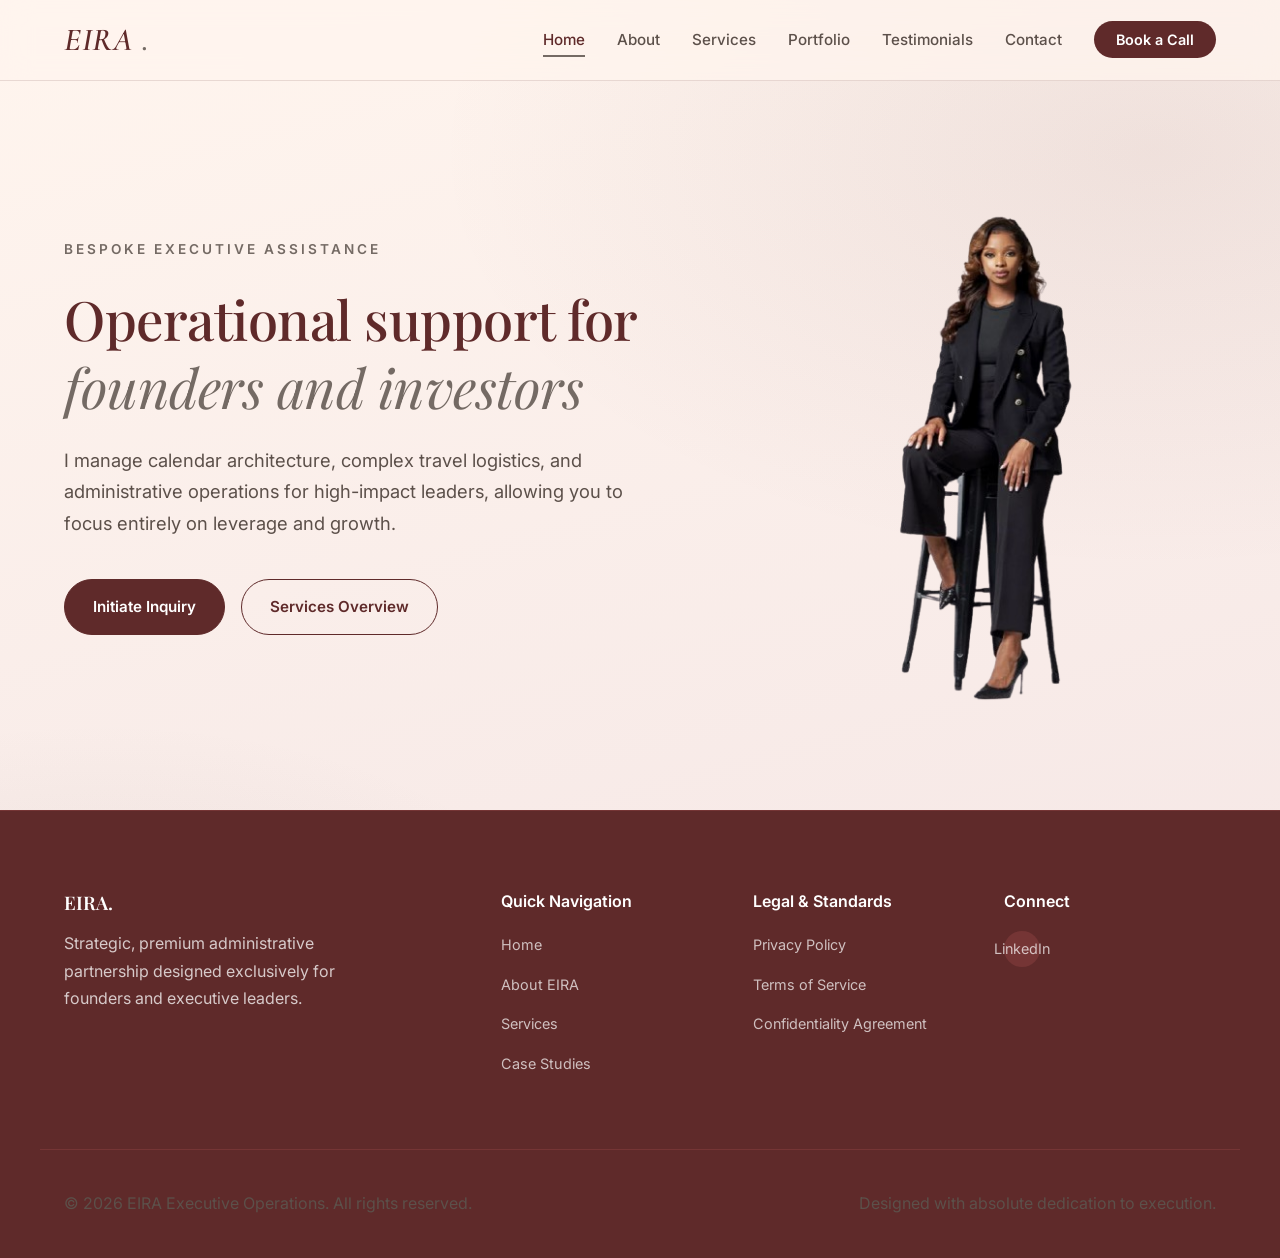
==== commit 8c7050ae: "Step 8: Make home page hero-only (removed all content sections below hero)" ====
--- a/index.html
+++ b/index.html
@@ -44,161 +44,6 @@
             </div>
             <div class="hero-photo-wrapper">
                 <img src="photos/ceo-photo.png" alt="EIRA Executive Operations" class="hero-photo">
-            </div>
-        </div>
-    </section>
-
-    <!-- Core Value & Trust Section -->
-    <section class="section section-light">
-        <div class="container" style="max-width: 900px; text-align: center;">
-            <div class="section-header" style="max-width: 800px; margin-bottom: 50px;">
-                <span class="tagline">The Operating Paradigm</span>
-                <h2>Reliable and Strategic Partner to HNW Founders & C-Suite Executives</h2>
-            </div>
-            <p style="font-size: 1.25rem; line-height: 1.8; color: var(--text-main); margin-bottom: 40px; text-align: justify;">
-                We work with founders and executives managing complexity across entities, borders, and time zones—those who have outgrown traditional assistance and need someone who makes decisions, not just takes them. This model requires depth: learning your portfolio companies, your family office structure, your board dynamics, and the unwritten rules of how you operate.
-            </p>
-            <div style="display: grid; grid-template-columns: repeat(auto-fit, minmax(285px, 1fr)); gap: 30px; margin-top: 60px; text-align: left;">
-                <div style="background: var(--surface-card); padding: 35px; border: 1px solid var(--border); backdrop-filter: blur(5px);">
-                    <h3 style="font-size: 1.3rem; margin-bottom: 12px; font-family: 'Playfair Display', serif;">Strategic Leverage</h3>
-                    <p style="font-size: 0.95rem; line-height: 1.6; color: var(--text-muted);">Acting as a true extension of the office, managing daily operational flow, calendar gatekeeping, and communication architecture with high independence.</p>
-                </div>
-                <div style="background: var(--surface-card); padding: 35px; border: 1px solid var(--border); backdrop-filter: blur(5px);">
-                    <h3 style="font-size: 1.3rem; margin-bottom: 12px; font-family: 'Playfair Display', serif;">Absolute Privacy</h3>
-                    <p style="font-size: 0.95rem; line-height: 1.6; color: var(--text-muted);">All information, travel details, private contacts, and data are treated with institutional-grade security and ironclad discretion.</p>
-                </div>
-            </div>
-        </div>
-    </section>
-
-    <!-- Operational Standards / Key Metrics Section -->
-    <section class="section">
-        <div class="container">
-            <div class="section-header">
-                <span class="tagline">Performance Indicators</span>
-                <h2>Operational Outcomes by the Numbers</h2>
-                <p>Quantifying the leverage and peace of mind EIRA brings to your executive environment.</p>
-            </div>
-            <div style="display: grid; grid-template-columns: repeat(auto-fit, minmax(220px, 1fr)); gap: 30px; text-align: center;">
-                <div style="padding: 40px 20px; border-bottom: 2px solid var(--border);">
-                    <div style="font-size: 3.5rem; font-family: 'Playfair Display', serif; color: var(--primary); font-weight: 600; margin-bottom: 10px;">12+</div>
-                    <h4 style="font-family: 'Inter', sans-serif; font-size: 1rem; font-weight: 600; text-transform: uppercase; letter-spacing: 1px; margin-bottom: 8px; color: var(--primary);">Hours Saved Weekly</h4>
-                    <p style="font-size: 0.9rem; color: var(--text-muted);">Freed from administrative tasks, calendar vetting, and booking logistics.</p>
-                </div>
-                <div style="padding: 40px 20px; border-bottom: 2px solid var(--border);">
-                    <div style="font-size: 3.5rem; font-family: 'Playfair Display', serif; color: var(--primary); font-weight: 600; margin-bottom: 10px;">-82%</div>
-                    <h4 style="font-family: 'Inter', sans-serif; font-size: 1rem; font-weight: 600; text-transform: uppercase; letter-spacing: 1px; margin-bottom: 8px; color: var(--primary);">Inbox Noise</h4>
-                    <p style="font-size: 0.9rem; color: var(--text-muted);">Achieved via strict communication filtering, sorting, and priority categorization.</p>
-                </div>
-                <div style="padding: 40px 20px; border-bottom: 2px solid var(--border);">
-                    <div style="font-size: 3.5rem; font-family: 'Playfair Display', serif; color: var(--primary); font-weight: 600; margin-bottom: 10px;">100%</div>
-                    <h4 style="font-family: 'Inter', sans-serif; font-size: 1rem; font-weight: 600; text-transform: uppercase; letter-spacing: 1px; margin-bottom: 8px; color: var(--primary);">Travel Accuracy</h4>
-                    <p style="font-size: 0.9rem; color: var(--text-muted);">Flawless multi-leg transit, lodging, ground transport, and backup arrangements.</p>
-                </div>
-            </div>
-        </div>
-    </section>
-
-    <!-- Testimonials Preview -->
-    <section id="testimonials" class="section section-light">
-        <div class="container">
-            <div class="section-header">
-                <span class="tagline">Client Praise</span>
-                <h2>Executive Perspectives</h2>
-                <p>What founders and partners experience when working with EIRA.</p>
-            </div>
-            
-            <div class="testimonials-slider">
-                <div class="testimonial-card">
-                    <div class="testimonial-content">
-                        &ldquo;EIRA restructured my daily scheduling matrix and saved me over 12 hours a week. Her ability to operate independently in complex situations is outstanding."
-                    </div>
-                    <div class="testimonial-author">
-                        <div class="author-info">
-                            <h4>David Vance</h4>
-                            <p>Managing Director, Vance Capital</p>
-                        </div>
-                    </div>
-                </div>
-                
-                <div class="testimonial-card">
-                    <div class="testimonial-content">
-                        "Absolute discretion, calm organization, and logistical foresight. Partnering with EIRA has been a significant investment in my own daily focus and productivity."
-                    </div>
-                    <div class="testimonial-author">
-                        <div class="author-info">
-                            <h4>Sarah Jenkins</h4>
-                            <p>Founder & CEO, Lumina Tech</p>
-                        </div>
-                    </div>
-                </div>
-            </div>
-            
-            <div style="text-align: center; margin-top: 50px;">
-                <a href="Testimonials.html" class="btn btn-outline">Read All Testimonials</a>
-            </div>
-        </div>
-    </section>
-
-    <!-- Contact Section -->
-    <section id="contact" class="section">
-        <div class="container">
-            <div class="section-header">
-                <span class="tagline">Inquiries</span>
-                <h2>Initiate the Partnership</h2>
-                <p>Submit a brief note about your current operational challenges to schedule an introductory audit call.</p>
-            </div>
-            
-            <div class="contact-grid">
-                <div class="contact-form-wrapper">
-                    <form action="#" method="POST" onsubmit="event.preventDefault(); alert('Thank you. EIRA will review your operational requirements and respond within 12 hours.');">
-                        <div class="form-group">
-                            <label for="name">Full Name</label>
-                            <input type="text" id="name" class="form-control" placeholder="e.g. David Vance" required>
-                        </div>
-                        <div class="form-group">
-                            <label for="email">Business Email</label>
-                            <input type="email" id="email" class="form-control" placeholder="e.g. dvance@company.com" required>
-                        </div>
-                        <div class="form-group">
-                            <label for="service">Primary Operational Focus</label>
-                            <select id="service" class="form-control">
-                                <option value="general">Comprehensive Support Partnership</option>
-                                <option value="calendar">Calendar Architecture & Vetting</option>
-                                <option value="travel">Travel Planning & Coordination</option>
-                                <option value="projects">Special Operations & Events</option>
-                            </select>
-                        </div>
-                        <div class="form-group">
-                            <label for="message">Current Operational Bottlenecks</label>
-                            <textarea id="message" class="form-control" placeholder="Briefly describe your schedule, inbox, or admin pain points..." required></textarea>
-                        </div>
-                        <button type="submit" class="btn btn-accent" style="width: 100%;">Submit Consultation Request</button>
-                    </form>
-                </div>
-                
-                <div class="contact-info-wrapper">
-                    <div class="info-item">
-                        <div class="info-text">
-                            <h4>Direct Email</h4>
-                            <p><a href="mailto:founder@eiraexecutiveops.com">founder@eiraexecutiveops.com</a></p>
-                        </div>
-                    </div>
-                    
-                    <div class="info-item">
-                        <div class="info-text">
-                            <h4>Availability & Hours</h4>
-                            <p>Monday through Friday, 8:00 AM to 6:00 PM EST.<br>Bespoke coverage structures arranged for active accounts.</p>
-                        </div>
-                    </div>
-                    
-                    <div class="info-item">
-                        <div class="info-text">
-                            <h4>Global Integration</h4>
-                            <p>Supporting founders across North American and European timezones.</p>
-                        </div>
-                    </div>
-                </div>
             </div>
         </div>
     </section>
@@ -267,28 +112,6 @@
                 menuToggle.classList.remove('active');
             });
         });
-
-        // Scrollspy for active link highlights
-        const sections = document.querySelectorAll('section');
-        const navLinks = document.querySelectorAll('.nav-link');
-
-        window.addEventListener('scroll', () => {
-            let current = '';
-            sections.forEach(section => {
-                const sectionTop = section.offsetTop;
-                const sectionHeight = section.clientHeight;
-                if (pageYOffset >= (sectionTop - 120)) {
-                    current = section.getAttribute('id');
-                }
-            });
-
-            navLinks.forEach(link => {
-                link.classList.remove('active');
-                if (link.getAttribute('href') === `#${current}`) {
-                    link.classList.add('active');
-                }
-            });
-        });
     </script>
 </body>
 </html>
